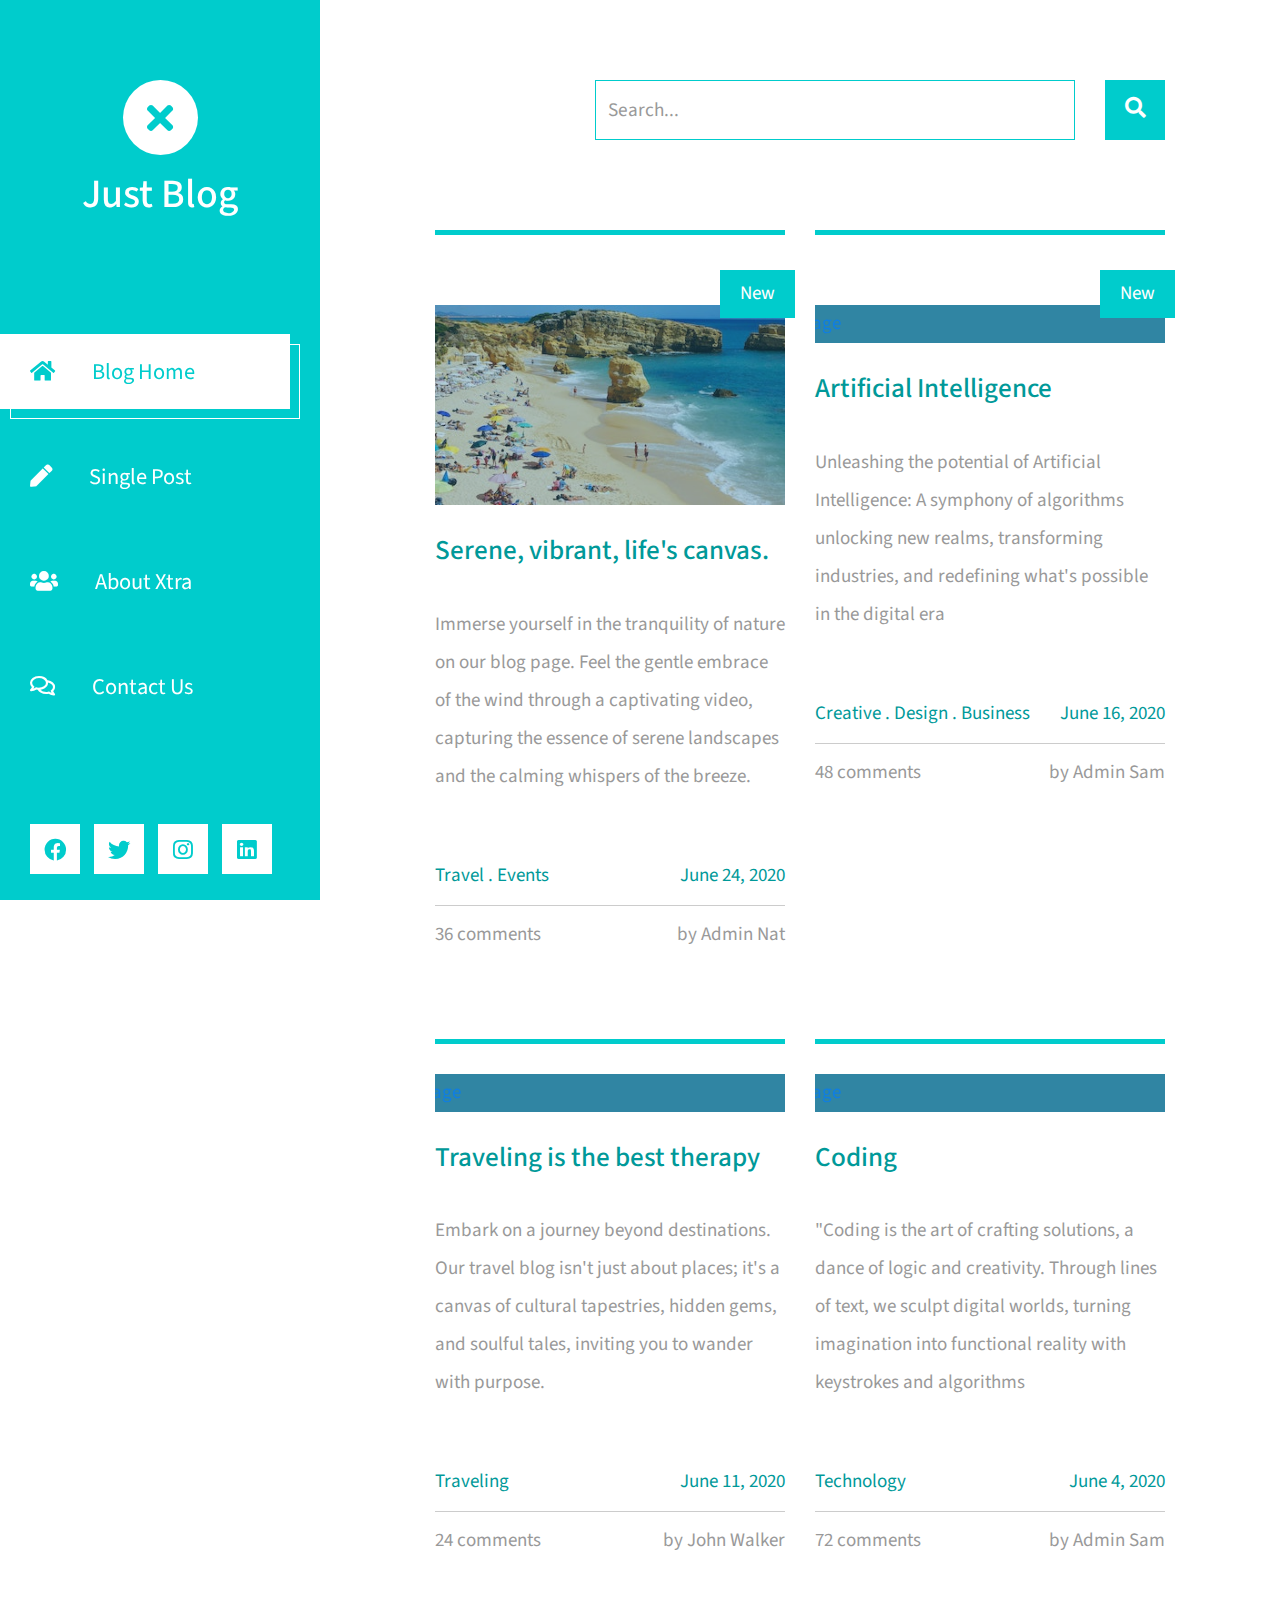
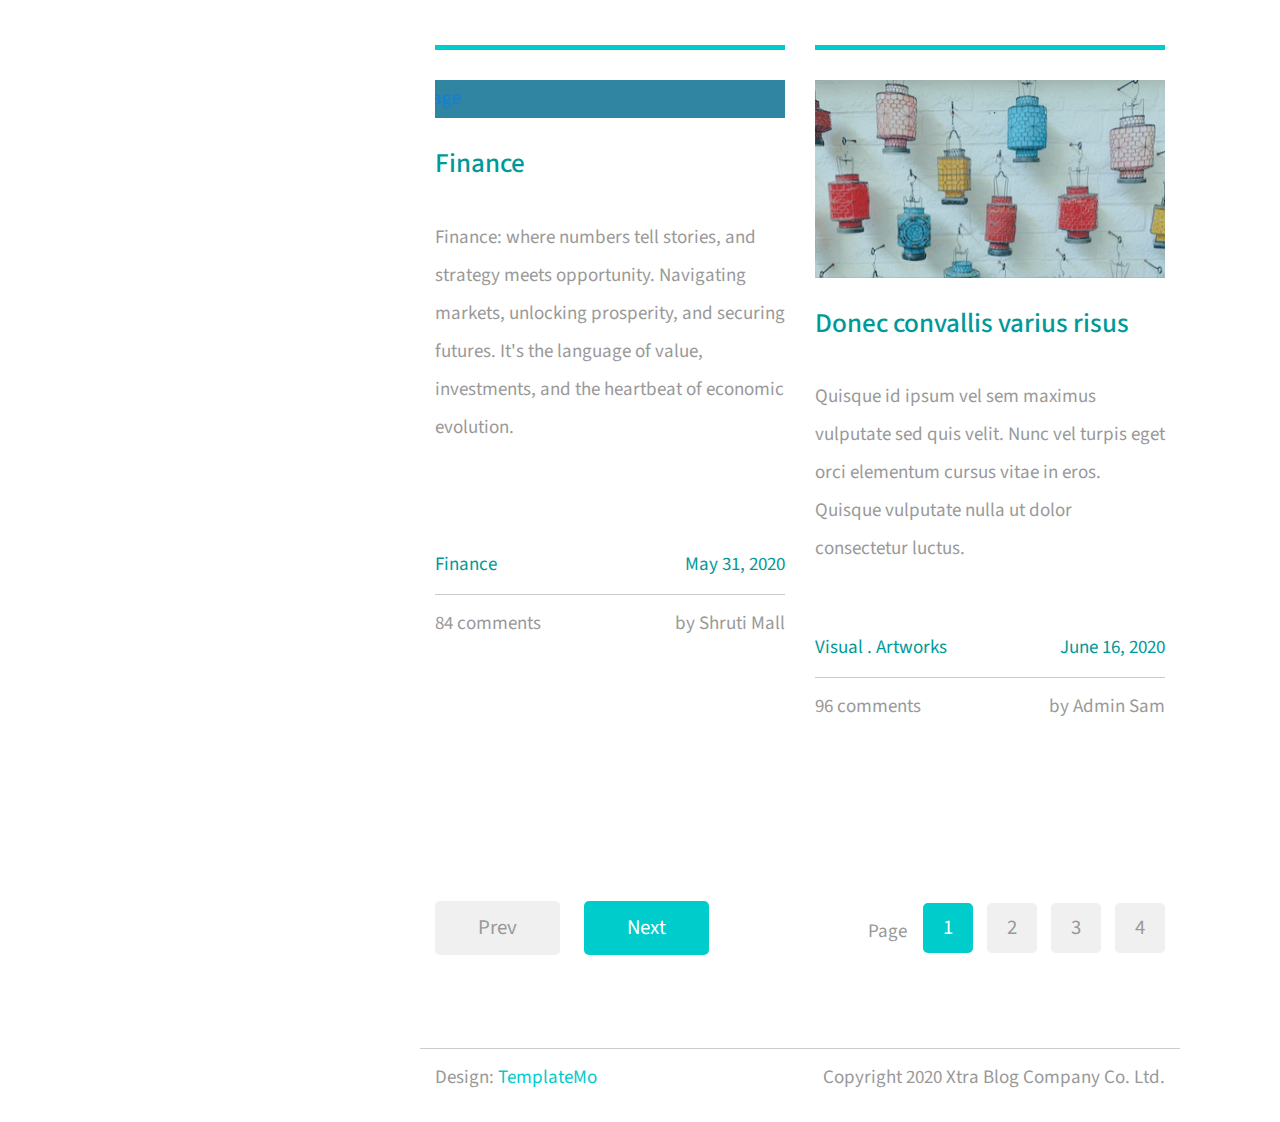
==== index.html @ eccc2fec "New File" ====
<!DOCTYPE html>
<html lang="en">

<head>
    <meta charset="UTF-8">
    <meta name="viewport" content="width=device-width, initial-scale=1.0">
    <title>Just Blog</title>
    <link rel="stylesheet" href="fontawesome/css/all.min.css">
    <!-- https://fontawesome.com/ -->
    <link href="https://fonts.googleapis.com/css2?family=Source+Sans+Pro&display=swap" rel="stylesheet">
    <!-- https://fonts.google.com/ -->
    <link href="css/bootstrap.min.css" rel="stylesheet">
    <link href="css/templatemo-xtra-blog.css" rel="stylesheet">
    <!--
    
TemplateMo 553 Xtra Blog

https://templatemo.com/tm-553-xtra-blog

-->
</head>

<body>
    <header class="tm-header" id="tm-header">
        <div class="tm-header-wrapper">
            <button class="navbar-toggler" type="button" aria-label="Toggle navigation">
                <i class="fas fa-bars"></i>
            </button>
            <div class="tm-site-header">
                <div class="mb-3 mx-auto tm-site-logo"><i class="fas fa-times fa-2x"></i></div>
                <h1 class="text-center">Just Blog</h1>
            </div>
            <nav class="tm-nav" id="tm-nav">
                <ul>
                    <li class="tm-nav-item active">
                        <a href="index.html" class="tm-nav-link">
                            <i class="fas fa-home"></i> Blog Home
                        </a>
                    </li>
                    <li class="tm-nav-item">
                        <a href="post.html" class="tm-nav-link">
                            <i class="fas fa-pen"></i> Single Post
                        </a>
                    </li>
                    <li class="tm-nav-item">
                        <a href="about.html" class="tm-nav-link">
                            <i class="fas fa-users"></i> About Xtra
                        </a>
                    </li>
                    <li class="tm-nav-item">
                        <a href="contact.html" class="tm-nav-link">
                            <i class="far fa-comments"></i> Contact Us
                        </a>
                    </li>
                </ul>
            </nav>
            <div class="tm-mb-65">
                <a rel="nofollow" href="https://fb.com/templatemo" class="tm-social-link">
                    <i class="fab fa-facebook tm-social-icon"></i>
                </a>
                <a href="https://twitter.com" class="tm-social-link">
                    <i class="fab fa-twitter tm-social-icon"></i>
                </a>
                <a href="https://instagram.com" class="tm-social-link">
                    <i class="fab fa-instagram tm-social-icon"></i>
                </a>
                <a href="https://linkedin.com" class="tm-social-link">
                    <i class="fab fa-linkedin tm-social-icon"></i>
                </a>
            </div>
            <p class="tm-mb-80 pr-5 text-white">
                Dive into a world of diverse insights and knowledge on our blogging platform. From technology to lifestyle, our curated content spans various domains, offering a rich tapestry of perspectives for every reader.
            </p>
        </div>
    </header>
    <div class="container-fluid">
        <main class="tm-main">
            <!-- Search form -->
            <div class="row tm-row">
                <div class="col-12">
                    <form method="GET" class="form-inline tm-mb-80 tm-search-form">
                        <input class="form-control tm-search-input" name="query" type="text" placeholder="Search..." aria-label="Search">
                        <button class="tm-search-button" type="submit">
                            <i class="fas fa-search tm-search-icon" aria-hidden="true"></i>
                        </button>
                    </form>
                </div>
            </div>
            <div class="row tm-row">
                <article class="col-12 col-md-6 tm-post">
                    <hr class="tm-hr-primary">
                    <a href="post.html" class="effect-lily tm-post-link tm-pt-60">
                        <div class="tm-post-link-inner">
                            <img src="img/img-01.jpg" alt="Image" class="img-fluid">
                        </div>
                        <span class="position-absolute tm-new-badge">New</span>
                        <h2 class="tm-pt-30 tm-color-primary tm-post-title">Serene, vibrant, life's canvas.</h2>
                    </a>
                    <p class="tm-pt-30">
                        Immerse yourself in the tranquility of nature on our blog page. Feel the gentle embrace of the wind through a captivating video, capturing the essence of serene landscapes and the calming whispers of the breeze.
                    </p>
                    <div class="d-flex justify-content-between tm-pt-45">
                        <span class="tm-color-primary">Travel . Events</span>
                        <span class="tm-color-primary">June 24, 2020</span>
                    </div>
                    <hr>
                    <div class="d-flex justify-content-between">
                        <span>36 comments</span>
                        <span>by Admin Nat</span>
                    </div>
                </article>
                <article class="col-12 col-md-6 tm-post">
                    <hr class="tm-hr-primary">
                    <a href="post.html" class="effect-lily tm-post-link tm-pt-60">
                        <div class=" tm-post-link-inner">
                            <img src="https://thumbs.dreamstime.com/b/artificial-intelligence-ai-research-robot-cyborg-development-future-people-living-digital-data-mining-machine-learning-171270756.jpg" alt="Image" class="img-fluid">
                        </div>
                        <span class="position-absolute tm-new-badge">New</span>
                        <h2 class="tm-pt-30 tm-color-primary tm-post-title">Artificial Intelligence</h2>
                    </a>
                    <p class="tm-pt-30">
                        <a rel="nofollow" href="https://templatemo.com/tm-553-xtra-blog" target="_blank"></a> Unleashing the potential of Artificial Intelligence: A symphony of algorithms unlocking new realms, transforming industries, and redefining what's possible in the digital era
                    </p>
                    <div class="d-flex justify-content-between tm-pt-45">
                        <span class="tm-color-primary">Creative . Design . Business</span>
                        <span class="tm-color-primary">June 16, 2020</span>
                    </div>
                    <hr>
                    <div class="d-flex justify-content-between">
                        <span>48 comments</span>
                        <span>by Admin Sam</span>
                    </div>
                </article>
                <article class="col-12 col-md-6 tm-post">
                    <hr class="tm-hr-primary">
                    <a href="post.html" class="effect-lily tm-post-link tm-pt-20">
                        <div class="tm-post-link-inner">
                            <img src="https://hips.hearstapps.com/hmg-prod/images/gettyimages-629376126-1568210521.png?crop=1xw:0.843328335832084xh;center,top" alt="Image" class="img-fluid">
                        </div>
                        <h2 class="tm-pt-30 tm-color-primary tm-post-title">Traveling is the best therapy</h2>
                    </a>
                    <p class="tm-pt-30">
                        <u></u>Embark on a journey beyond destinations. Our travel blog isn't just about places; it's a canvas of cultural tapestries, hidden gems, and soulful tales, inviting you to wander with purpose.
                        <div class="d-flex justify-content-between tm-pt-45">
                            <span class="tm-color-primary">Traveling</span>
                            <span class="tm-color-primary">June 11, 2020</span>
                        </div>
                        <hr>
                        <div class="d-flex justify-content-between">
                            <span>24 comments</span>
                            <span>by John Walker</span>
                        </div>
                </article>
                <article class="col-12 col-md-6 tm-post">
                    <hr class="tm-hr-primary">
                    <a href="post.html" class="effect-lily tm-post-link tm-pt-20">
                        <div class="tm-post-link-inner">
                            <img src="https://images.unsplash.com/photo-1542831371-29b0f74f9713?q=80&w=1000&auto=format&fit=crop&ixlib=rb-4.0.3&ixid=M3wxMjA3fDB8MHxzZWFyY2h8M3x8Y29kaW5nfGVufDB8fDB8fHww" alt="Image" class="img-fluid">
                        </div>
                        <h2 class="tm-pt-30 tm-color-primary tm-post-title">Coding</h2>
                    </a>
                    <p class="tm-pt-30">
                        <u></u> "Coding is the art of crafting solutions, a dance of logic and creativity. Through lines of text, we sculpt digital worlds, turning imagination into functional reality with keystrokes and algorithms
                    </p>
                    <div class="d-flex justify-content-between tm-pt-45">
                        <span class="tm-color-primary">Technology</span>
                        <span class="tm-color-primary">June 4, 2020</span>
                    </div>
                    <hr>
                    <div class="d-flex justify-content-between">
                        <span>72 comments</span>
                        <span>by Admin Sam</span>
                    </div>
                </article>
                <article class="col-12 col-md-6 tm-post">
                    <hr class="tm-hr-primary">
                    <a href="post.html" class="effect-lily tm-post-link tm-pt-20">
                        <div class="tm-post-link-inner">
                            <img src="https://d2mk45aasx86xg.cloudfront.net/Comprehensive_Study_on_the_Usage_of_AI_in_Finance_470bfb869d.webp" alt="Image" class="img-fluid">
                        </div>
                        <h2 class="tm-pt-30 tm-color-primary tm-post-title">Finance</h2>

                    </a>
                    <p class="tm-pt-30">
                        Finance: where numbers tell stories, and strategy meets opportunity. Navigating markets, unlocking prosperity, and securing futures. It's the language of value, investments, and the heartbeat of economic evolution.
                        <br> <br>
                        <span class="tm-color-primary"></span>
                    </p>
                    <div class="d-flex justify-content-between tm-pt-45">
                        <span class="tm-color-primary">Finance</span>
                        <span class="tm-color-primary">May 31, 2020</span>
                    </div>
                    <hr>
                    <div class="d-flex justify-content-between">
                        <span>84 comments</span>
                        <span>by Shruti Mall</span>
                    </div>
                </article>
                <article class="col-12 col-md-6 tm-post">
                    <hr class="tm-hr-primary">
                    <a href="post.html" class="effect-lily tm-post-link tm-pt-20">
                        <div class="tm-post-link-inner">
                            <img src="img/img-06.jpg" alt="Image" class="img-fluid">
                        </div>
                        <h2 class="tm-pt-30 tm-color-primary tm-post-title">Donec convallis varius risus</h2>
                    </a>
                    <p class="tm-pt-30">
                        Quisque id ipsum vel sem maximus vulputate sed quis velit. Nunc vel turpis eget orci elementum cursus vitae in eros. Quisque vulputate nulla ut dolor consectetur luctus.
                    </p>
                    <div class="d-flex justify-content-between tm-pt-45">
                        <span class="tm-color-primary">Visual . Artworks</span>
                        <span class="tm-color-primary">June 16, 2020</span>
                    </div>
                    <hr>
                    <div class="d-flex justify-content-between">
                        <span>96 comments</span>
                        <span>by Admin Sam</span>
                    </div>
                </article>
            </div>
            <div class="row tm-row tm-mt-100 tm-mb-75">
                <div class="tm-prev-next-wrapper">
                    <a href="#" class="mb-2 tm-btn tm-btn-primary tm-prev-next disabled tm-mr-20">Prev</a>
                    <a href="#" class="mb-2 tm-btn tm-btn-primary tm-prev-next">Next</a>
                </div>
                <div class="tm-paging-wrapper">
                    <span class="d-inline-block mr-3">Page</span>
                    <nav class="tm-paging-nav d-inline-block">
                        <ul>
                            <li class="tm-paging-item active">
                                <a href="#" class="mb-2 tm-btn tm-paging-link">1</a>
                            </li>
                            <li class="tm-paging-item">
                                <a href="#" class="mb-2 tm-btn tm-paging-link">2</a>
                            </li>
                            <li class="tm-paging-item">
                                <a href="#" class="mb-2 tm-btn tm-paging-link">3</a>
                            </li>
                            <li class="tm-paging-item">
                                <a href="#" class="mb-2 tm-btn tm-paging-link">4</a>
                            </li>
                        </ul>
                    </nav>
                </div>
            </div>
            <footer class="row tm-row">
                <hr class="col-12">
                <div class="col-md-6 col-12 tm-color-gray">
                    Design: <a rel="nofollow" target="_parent" href="https://templatemo.com" class="tm-external-link">TemplateMo</a>
                </div>
                <div class="col-md-6 col-12 tm-color-gray tm-copyright">
                    Copyright 2020 Xtra Blog Company Co. Ltd.
                </div>
            </footer>
        </main>
    </div>
    <script src="js/jquery.min.js"></script>
    <script src="js/templatemo-script.js"></script>
</body>

</html>
---- css/templatemo-xtra-blog.css ----
/*

TemplateMo 553 Xtra Blog

https://templatemo.com/tm-553-xtra-blog

*/

html { overflow-x: hidden; }

body {
    margin: 0;
    padding: 0;
    font-family: 'Source Sans Pro', sans-serif;
    font-size: 19px;
    line-height: 2em;
    overflow-x: hidden;
}

p, span { color: #999; }
hr { 
    border-top-color: #CCC; 
    margin-top: 10px;
    margin-bottom: 10px;
}
.form-control::-webkit-input-placeholder { color: #999; }  
.form-control:-ms-input-placeholder { color: #999; }  
.form-control::placeholder { color: #999; }

.tm-header {
    background-color: #0CC;
    color: white;
    
    position: fixed;
    top: 0;
    left: 0;
    bottom: 0;
    z-index: 100;
    width: 400px;
    overflow-y: visible;     
}

.tm-header-wrapper {
    overflow-y: scroll;
    scrollbar-width: none;
    -ms-overflow-style: none;
    padding: 30px;
    width: 100%;
    height: 100%; 
}

.tm-header-wrapper::-webkit-scrollbar {
    width: 0;
    height: 0;
}

.tm-site-header {
    margin-top: 50px;
    margin-bottom: 115px;
}

.tm-site-logo {
    width: 75px;
    height: 75px;
    border-radius: 50%;
    background-color: white;    
    display: flex;
    align-items: center;
    justify-content: center;
}

.tm-site-logo i { color: #0CC; }

.tm-main {
    margin-left: 400px;
    padding: 80px 100px 25px;
}

.tm-post { max-width: 470px; }

.tm-row {
    max-width: 980px;
    justify-content: space-between;
}

.tm-nav { margin-bottom: 100px; }

.tm-nav-item {
    list-style: none;
    margin-bottom: 30px;
}

.tm-nav-link {
    color: white;
    background-color: transparent;
    height: 75px;
    width: 100%;
    max-width: 300px;    
    display: flex;
    align-items: center;
    font-size: 1.4rem;
    padding: 30px;
}

.tm-nav-item:hover .tm-nav-link,
.tm-nav-item.active .tm-nav-link
 {
    color: #0CC;
    background-color: white;
    text-decoration: none;
}

.tm-nav ul { position: relative; }

.tm-nav-item:hover:after,
.tm-nav-item.active:after {
    content: '';
    width: 100%;
    max-width: 300px;    
    height: 75px;
    display: block;
    border: 1px solid white;
    margin-left: 10px;
    margin-top: -65px;
    position: absolute;
    z-index: -1000;
}

.tm-nav-link i { margin-right: 37px; }

ul { 
    margin: 0; 
    padding: 0;
}

.tm-nav { margin-left: -30px; }

.tm-social-link {
    display: inline-block;
    background-color: white;    
    font-size: 1.4rem;
    width: 50px;
    height: 50px;
    text-align: center;
    padding-top: 8px; 
    margin-right: 15px;   
    margin-bottom: 15px;
}

.tm-social-icon { 
    color: #0CC;    
    transition: all 0.3s ease;
}

.tm-social-link:hover .tm-social-icon.fa-facebook { color: #3b5998; }
.tm-social-link:hover .tm-social-icon.fa-twitter { color: #00acee; }
.tm-social-link:hover .tm-social-icon.fa-instagram { color: #3f729b; }
.tm-social-link:hover .tm-social-icon.fa-linkedin { color: #0e76a8; }
.navbar-toggler { display: none; }

.tm-search-form {
    display: flex;
    align-items: center;
    justify-content: flex-end;
}

.form-inline .form-control.tm-search-input {
    display: block;
    height: 60px;
    width: 480px;
    margin-right: 30px;
    border-radius: 0;
    border-color: #0CC;
    font-size: 1.2rem;
}

.tm-search-button {
    width: 60px;
    height: 60px;
    border: none;
    background-color: #0CC;
    transition: all 0.3s ease;
}

.tm-search-button:hover { background-color: #09b6b6; }

.tm-search-icon {
    color: white;
    font-size: 1.3rem;
}

.tm-post-link {
    display: block;
    position: relative;
	cursor: pointer;
}

.tm-post-link-inner {
    overflow: hidden;
    background: #3085a3;
}

.tm-post-link img {
    position: relative;
	display: block;
	min-height: 100%;
	max-width: 100%;
	opacity: 0.8;
}

.effect-lily img {
	max-width: none;
	width: -webkit-calc(100% + 50px);
	width: calc(100% + 50px);
	opacity: 0.7;
	-webkit-transition: opacity 0.35s, -webkit-transform 0.35s;
	transition: opacity 0.35s, transform 0.35s;
	-webkit-transform: translate3d(-40px,0, 0);
	transform: translate3d(-40px,0,0);
}

.effect-lily:hover img { opacity: 1; }

.effect-lily:hover img {
    -webkit-transform: translate3d(0,0,0);
	transform: translate3d(0,0,0);
}

.tm-post { margin-bottom: 75px; }

.tm-new-badge {
    top: 25px;
    right: -10px;
    background-color: #0CC;
    color: white;
    padding: 5px 20px;
}

.tm-post-title {
    font-size: 1.7rem;
    transition: all 0.3s ease;
}

.tm-h3 {
    font-size: 1.3rem;
    color: #999;
}

.tm-post-link:hover .tm-post-title { color: #0CC; }

.tm-btn {
    display: inline-block;
    border-radius: 5px;
    font-size: 1.3rem;
    transition: all 0.3s ease;
}

.tm-btn-primary {    
    background-color: #0CC;
    color: white;  
    padding: 8px 43px;
    border: none;
}

.tm-btn-small { padding: 8px 33px; }

.tm-btn-primary:hover {
    background-color: #09b6b6;
    color: white;
}

.tm-paging-nav ul li {
    list-style: none;
    display: inline-block;
    margin-right: 10px;
}

.tm-paging-nav ul li:last-child { margin-right: 0; }

.tm-paging-link {
    background-color: #F0F0F0;
    color: #999;
    width: 50px;
    height: 50px;
    display: flex;
    align-items: center;
    justify-content: center;    
}

.tm-paging-item .tm-paging-link:hover,
.tm-paging-item.active .tm-paging-link {
    background-color: #0CC;
    color: white;
}

.tm-btn.disabled {
    background-color: #F0F0F0;
    color: #999;
    cursor: not-allowed;
}

.tm-external-link { color: #0CC; }
.tm-external-link:hover { color: #09b6b6; }

.tm-paging-wrapper {
    display: flex;
    justify-content: flex-end;
    align-items: center;
}

.tm-prev-next-wrapper,
.tm-paging-wrapper {
    flex: 0 0 50%;
    max-width: 50%;
    padding-left: 15px;
    padding-right: 15px;
}

.tm-copyright { text-align: right; }

/* Single Post page */
hr.tm-hr-primary { border-top: 5px solid #0CC; }

video {
    width: 100%;
    height: auto;
}

.tm-comment {
    display: flex;
    align-items: flex-start;
}

.tm-comment-figure {
    margin-top: 10px;
    margin-right: 30px;
}

.tm-comment-reply { padding-left: 37px; }

.form-control {
    height: 45px;
    border-color: #0CC;
    border-radius: 0;
}

.tm-comment-form { max-width: 360px; }
.tm-category-list { list-style-type: none; }
figure { margin: 0; }
figcaption { line-height: 1.4; }

.tm-post-full { max-width: 600px; }

.tm-post-sidebar {
    max-width: 280px;
    margin-left: auto;
    margin-right: 0;
}

.tm-pt-20 { padding-top: 20px; }
.tm-pt-30 { padding-top: 30px; }
.tm-pt-45 { padding-top: 45px; }
.tm-pt-60 { padding-top: 60px; }
.tm-mb-40 { margin-bottom: 40px; }
.tm-mb-45 { margin-bottom: 45px; }
.tm-mb-55 { margin-bottom: 55px; }
.tm-mb-60 { margin-bottom: 60px; }
.tm-mb-65 { margin-bottom: 65px; }
.tm-mb-75 { margin-bottom: 75px; }
.tm-mb-80 { margin-bottom: 80px; }
.tm-mb-120 { margin-bottom: 120px; }
.tm-mt-40 { margin-top: 40px; }
.tm-mt-100 { margin-top: 100px; }
.tm-mr-20 { margin-right: 20px; }
.tm-color-primary, span.tm-color-primary { color: #099; }
a.tm-color-gray, .tm-color-gray { color: #999; }
a.tm-color-gray:hover { color: #099; }
.tm-bg-gray { background-color: #F3F4F5; }
button:focus { outline: none; }
a:hover { 
    text-decoration: none; 
    color: #048c8c;
}

a:hover figcaption { color: #056767; }
.img-thumbnail { max-width: none; }
.tm-about-pad { padding: 40px 35px; }
.tm-person { max-width: 430px; }
.tm-line-height-short { line-height: 1.8; }

.gmap_canvas {
    overflow:hidden;
    background:none!important;
    height:477px;
    width:100%;
}

.tm-social-links li { 
    list-style: none; 
    display: inline-block;
}

.tm-social-links li a {
    display: block;
    color: white;
    background-color: #0CC;
    width: 45px;
    height: 45px;    
    margin-right: 15px;    
}

.tm-social-links li a i { transition: all 0.3s ease; }
.tm-social-links li a:hover i.fa-facebook { color: #3b5998; }
.tm-social-links li a:hover i.fa-twitter { color: #00acee; }
.tm-social-links li a:hover i.fa-youtube { color: #c4302b; }
.tm-social-links li a:hover i.fa-instagram { color: #3f729b; }

.tm-contact-right { padding-left: 55px; }
.tm-contact-form { max-width: 488px; }

.tm-contact-form input,
.tm-contact-form textarea {
    max-width: 360px;
}

.tm-contact-form label { font-size: 1.4rem; }
.tm-contact-form .form-group { display: flex; }

@media (max-width: 1540px) {
    .tm-header { width: 320px; }

    .tm-main {
        margin-left: 320px;
        width: calc(100% - 320px);
    }
}

@media (max-width: 1300px) {
    .tm-about-col {
        flex: 0 0 100%;
        max-width: 100%;
        margin-bottom: 30px;
    }
}

@media (max-width: 1288px) {
    .tm-social-link { margin-right: 10px; }
}

@media (max-width: 1199px) {
    .tm-post-sidebar { max-width: 440px; }
    .form-inline .form-control.tm-search-input { width: 420px; }
}

@media (max-width: 1086px) {
    .form-inline .form-control.tm-search-input {
        width: 80%;
        margin-right: 15px;
    }
}

/* Hide sidebar */
@media (max-width: 991px) {
    .tm-header {
        width: 320px;
        left: -320px;        
        transition: all 0.3s ease;
    }

    .tm-header.show { left: 0; }
    .tm-header-wrapper { padding: 15px; }

    .navbar-toggler {
        display: block;
        position: fixed;
        left: 0;
        top: 0;
        background-color: rgba(56, 204, 204, 0.75);
        color: white;
        padding: 10px 15px;
        transition: all 0.3s ease;
        border-radius: 0;
        top: 5px;
    }

    .tm-header.show .navbar-toggler { left: 320px; }

    .tm-main {
        margin-left: 0;
        padding: 50px 40px;
        width: 100%;
    }

    .tm-post-sidebar {
        margin-left: 0;
        margin-right: auto;
    }

    .tm-person-col { width: 50%; }
    .tm-person { flex-direction: row; }

    .tm-contact-left {
        flex: 0 0 58.333333%;
        max-width: 58.333333%;
    }

    .tm-contact-right {
        flex: 0 0 41.666667%;
        max-width: 41.666667%;
    }

    .tm-post-full { max-width: none; }
}

@media (max-width: 767px) {
    .form-inline .form-control.tm-search-input {
        width: 70%;
        max-width: 375px;
        margin-right: 15px;
    }

    .tm-search-form { justify-content: flex-start; }
    .tm-main { padding: 60px 10px; }

    .tm-prev-next-wrapper,
    .tm-paging-wrapper {
        flex: 0 0 100%;
        max-width: 100%;
    }

    .tm-paging-wrapper { 
        margin-top: 50px; 
        justify-content: flex-start;
    }

    .tm-copyright { text-align: left; }
}

@media (max-width: 1199px) and (min-width: 992px) {
    .tm-person-col,
    .tm-contact-left,
    .tm-contact-right {
        flex: 0 0 100%;
        max-width: 100%;
    }

    .tm-contact-right { padding-left: 15px; }

    .tm-post-col,
    .tm-aside-col {
        flex: 0 0 100%;
        max-width: 100%;
    }

    .tm-post-sidebar {
        margin-left: 0;
        margin-right: auto;
    }
}

@media (max-width: 709px) {
    .tm-person-col { width: 100%; }
}

@media (max-width: 991px) and (min-width: 826px) {
    .tm-about-col {
        flex: 0 0 33.3333%;
        max-width: 33.3333%;
    }

    .tm-person { flex-direction: row; }
}

@media (max-width: 630px) {
    .tm-contact-left,
    .tm-contact-right {
        flex: 0 0 100%;
        max-width: 100%;
    }

    .tm-contact-right { padding-left: 15px; }
}

@media (max-width: 575px) {
    .tm-contact-form input, 
    .tm-contact-form textarea {
        max-width: 100%;
    }
}

@media (max-width: 480px) {
    .tm-person-col { width: 100%; }
    .tm-person { flex-direction: row; }
}

@media (max-width: 380px) {
    .tm-person img { max-width: 120px; }
}
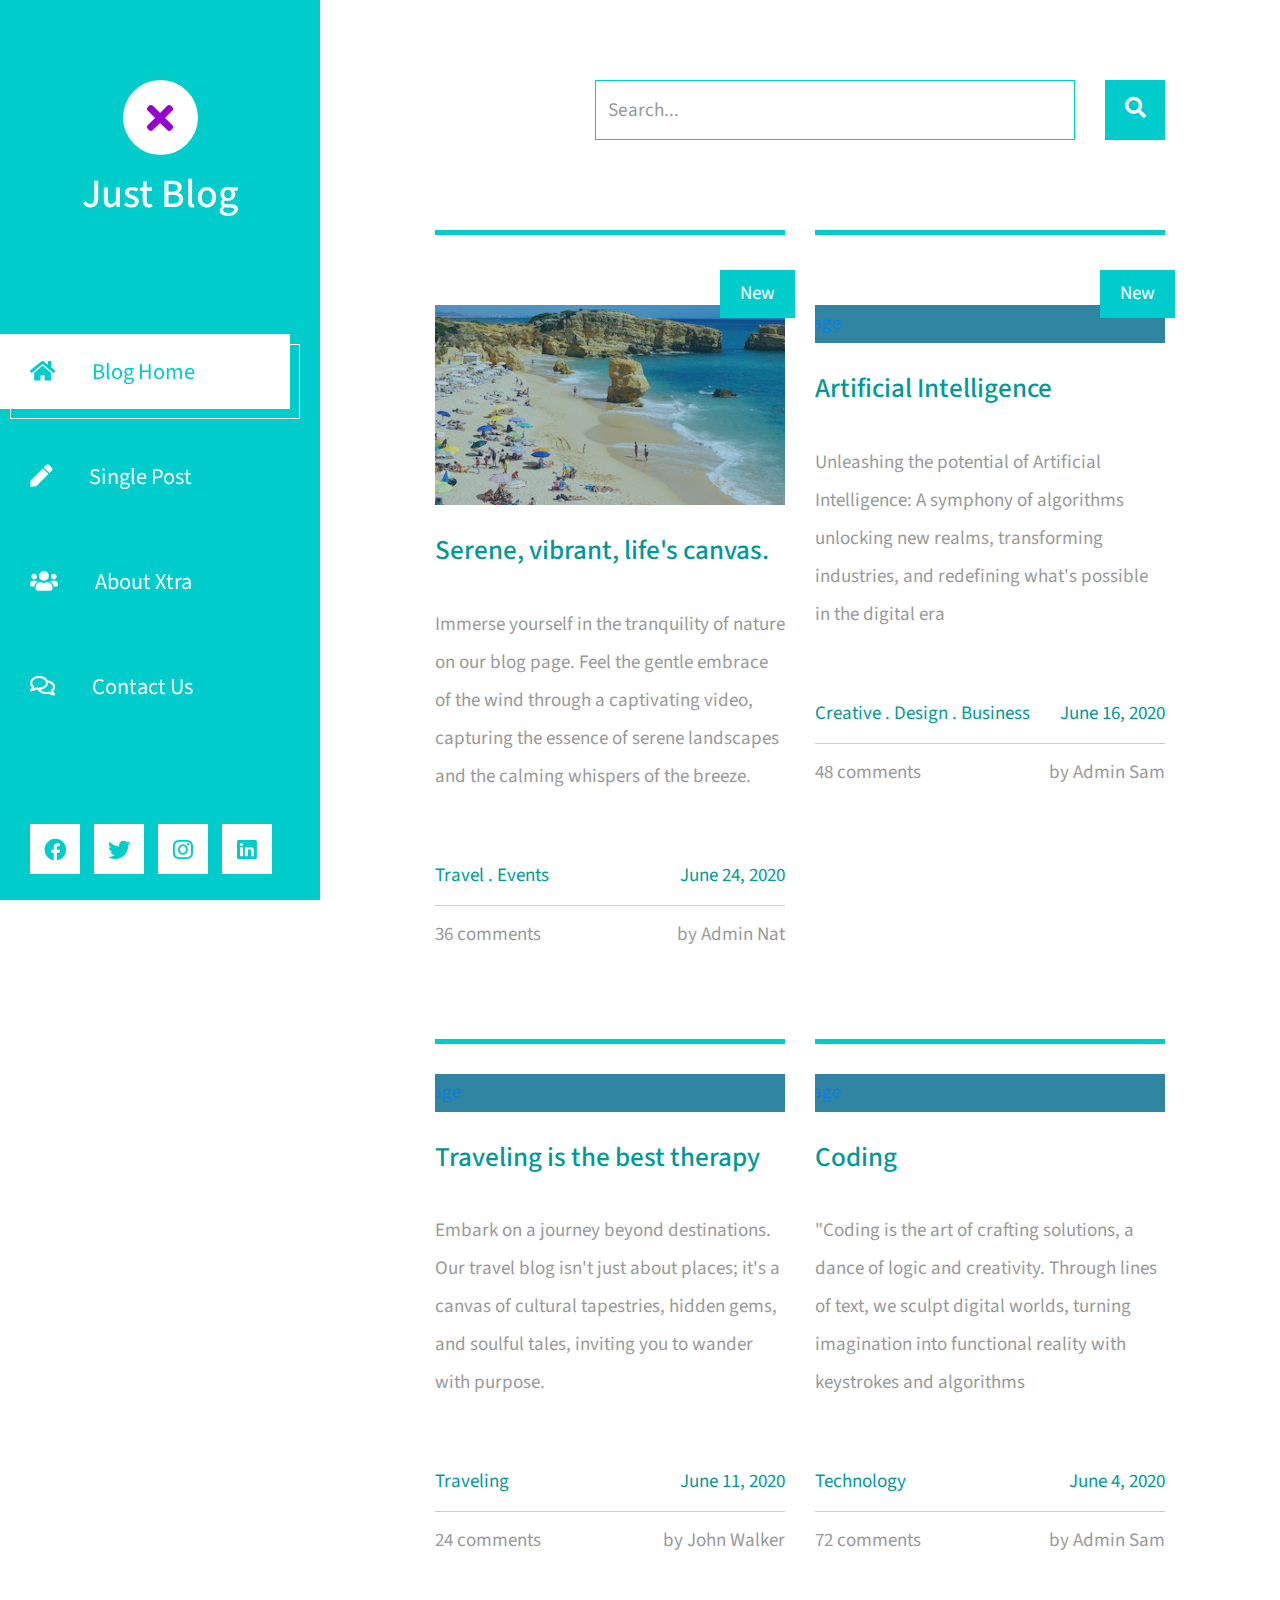
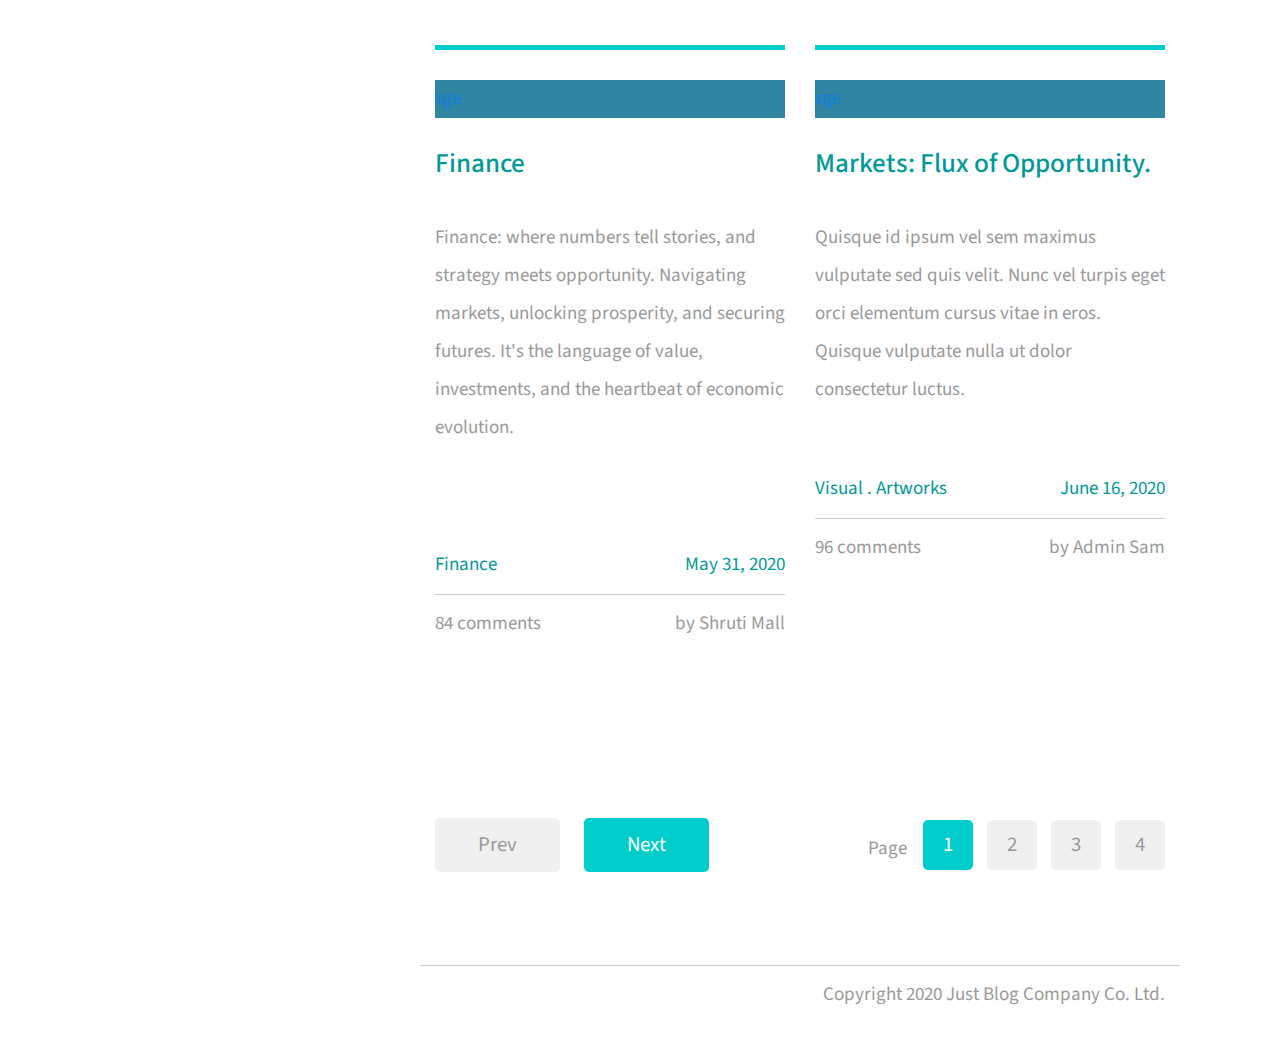
==== commit 749236e0: "New File" ====
--- a/index.html
+++ b/index.html
@@ -200,9 +200,9 @@
                     <hr class="tm-hr-primary">
                     <a href="post.html" class="effect-lily tm-post-link tm-pt-20">
                         <div class="tm-post-link-inner">
-                            <img src="img/img-06.jpg" alt="Image" class="img-fluid">
-                        </div>
-                        <h2 class="tm-pt-30 tm-color-primary tm-post-title">Donec convallis varius risus</h2>
+                            <img src="https://static4.depositphotos.com/1008939/320/i/450/depositphotos_3208371-stock-photo-exchange.jpg" alt="Image" class="img-fluid">
+                        </div>
+                        <h2 class="tm-pt-30 tm-color-primary tm-post-title">Markets: Flux of Opportunity.</h2>
                     </a>
                     <p class="tm-pt-30">
                         Quisque id ipsum vel sem maximus vulputate sed quis velit. Nunc vel turpis eget orci elementum cursus vitae in eros. Quisque vulputate nulla ut dolor consectetur luctus.
@@ -246,10 +246,10 @@
             <footer class="row tm-row">
                 <hr class="col-12">
                 <div class="col-md-6 col-12 tm-color-gray">
-                    Design: <a rel="nofollow" target="_parent" href="https://templatemo.com" class="tm-external-link">TemplateMo</a>
+                    <!-- Design: <a rel="nofollow" target="_parent" href="https://templatemo.com" class="tm-external-link">TemplateMo</a> -->
                 </div>
                 <div class="col-md-6 col-12 tm-color-gray tm-copyright">
-                    Copyright 2020 Xtra Blog Company Co. Ltd.
+                    Copyright 2020 Just Blog Company Co. Ltd.
                 </div>
             </footer>
         </main>
--- a/css/templatemo-xtra-blog.css
+++ b/css/templatemo-xtra-blog.css
@@ -6,7 +6,9 @@
 
 */
 
-html { overflow-x: hidden; }
+html {
+    overflow-x: hidden;
+}
 
 body {
     margin: 0;
@@ -17,27 +19,39 @@
     overflow-x: hidden;
 }
 
-p, span { color: #999; }
-hr { 
-    border-top-color: #CCC; 
+p,
+span {
+    color: #999;
+}
+
+hr {
+    border-top-color: #CCC;
     margin-top: 10px;
     margin-bottom: 10px;
 }
-.form-control::-webkit-input-placeholder { color: #999; }  
-.form-control:-ms-input-placeholder { color: #999; }  
-.form-control::placeholder { color: #999; }
+
+.form-control::-webkit-input-placeholder {
+    color: #999;
+}
+
+.form-control:-ms-input-placeholder {
+    color: #999;
+}
+
+.form-control::placeholder {
+    color: #999;
+}
 
 .tm-header {
     background-color: #0CC;
     color: white;
-    
     position: fixed;
     top: 0;
     left: 0;
     bottom: 0;
     z-index: 100;
     width: 400px;
-    overflow-y: visible;     
+    overflow-y: visible;
 }
 
 .tm-header-wrapper {
@@ -46,7 +60,7 @@
     -ms-overflow-style: none;
     padding: 30px;
     width: 100%;
-    height: 100%; 
+    height: 100%;
 }
 
 .tm-header-wrapper::-webkit-scrollbar {
@@ -63,27 +77,33 @@
     width: 75px;
     height: 75px;
     border-radius: 50%;
-    background-color: white;    
+    background-color: white;
     display: flex;
     align-items: center;
     justify-content: center;
 }
 
-.tm-site-logo i { color: #0CC; }
+.tm-site-logo i {
+    color: rgb(150, 0, 204);
+}
 
 .tm-main {
     margin-left: 400px;
     padding: 80px 100px 25px;
 }
 
-.tm-post { max-width: 470px; }
+.tm-post {
+    max-width: 470px;
+}
 
 .tm-row {
     max-width: 980px;
     justify-content: space-between;
 }
 
-.tm-nav { margin-bottom: 100px; }
+.tm-nav {
+    margin-bottom: 100px;
+}
 
 .tm-nav-item {
     list-style: none;
@@ -95,7 +115,7 @@
     background-color: transparent;
     height: 75px;
     width: 100%;
-    max-width: 300px;    
+    max-width: 300px;
     display: flex;
     align-items: center;
     font-size: 1.4rem;
@@ -103,20 +123,21 @@
 }
 
 .tm-nav-item:hover .tm-nav-link,
-.tm-nav-item.active .tm-nav-link
- {
+.tm-nav-item.active .tm-nav-link {
     color: #0CC;
     background-color: white;
     text-decoration: none;
 }
 
-.tm-nav ul { position: relative; }
+.tm-nav ul {
+    position: relative;
+}
 
 .tm-nav-item:hover:after,
 .tm-nav-item.active:after {
     content: '';
     width: 100%;
-    max-width: 300px;    
+    max-width: 300px;
     height: 75px;
     display: block;
     border: 1px solid white;
@@ -126,37 +147,55 @@
     z-index: -1000;
 }
 
-.tm-nav-link i { margin-right: 37px; }
-
-ul { 
-    margin: 0; 
+.tm-nav-link i {
+    margin-right: 37px;
+}
+
+ul {
+    margin: 0;
     padding: 0;
 }
 
-.tm-nav { margin-left: -30px; }
+.tm-nav {
+    margin-left: -30px;
+}
 
 .tm-social-link {
     display: inline-block;
-    background-color: white;    
+    background-color: white;
     font-size: 1.4rem;
     width: 50px;
     height: 50px;
     text-align: center;
-    padding-top: 8px; 
-    margin-right: 15px;   
+    padding-top: 8px;
+    margin-right: 15px;
     margin-bottom: 15px;
 }
 
-.tm-social-icon { 
-    color: #0CC;    
+.tm-social-icon {
+    color: #0CC;
     transition: all 0.3s ease;
 }
 
-.tm-social-link:hover .tm-social-icon.fa-facebook { color: #3b5998; }
-.tm-social-link:hover .tm-social-icon.fa-twitter { color: #00acee; }
-.tm-social-link:hover .tm-social-icon.fa-instagram { color: #3f729b; }
-.tm-social-link:hover .tm-social-icon.fa-linkedin { color: #0e76a8; }
-.navbar-toggler { display: none; }
+.tm-social-link:hover .tm-social-icon.fa-facebook {
+    color: #3b5998;
+}
+
+.tm-social-link:hover .tm-social-icon.fa-twitter {
+    color: #00acee;
+}
+
+.tm-social-link:hover .tm-social-icon.fa-instagram {
+    color: #3f729b;
+}
+
+.tm-social-link:hover .tm-social-icon.fa-linkedin {
+    color: #0e76a8;
+}
+
+.navbar-toggler {
+    display: none;
+}
 
 .tm-search-form {
     display: flex;
@@ -182,7 +221,9 @@
     transition: all 0.3s ease;
 }
 
-.tm-search-button:hover { background-color: #09b6b6; }
+.tm-search-button:hover {
+    background-color: #09b6b6;
+}
 
 .tm-search-icon {
     color: white;
@@ -192,7 +233,7 @@
 .tm-post-link {
     display: block;
     position: relative;
-	cursor: pointer;
+    cursor: pointer;
 }
 
 .tm-post-link-inner {
@@ -202,31 +243,35 @@
 
 .tm-post-link img {
     position: relative;
-	display: block;
-	min-height: 100%;
-	max-width: 100%;
-	opacity: 0.8;
+    display: block;
+    min-height: 100%;
+    max-width: 100%;
+    opacity: 0.8;
 }
 
 .effect-lily img {
-	max-width: none;
-	width: -webkit-calc(100% + 50px);
-	width: calc(100% + 50px);
-	opacity: 0.7;
-	-webkit-transition: opacity 0.35s, -webkit-transform 0.35s;
-	transition: opacity 0.35s, transform 0.35s;
-	-webkit-transform: translate3d(-40px,0, 0);
-	transform: translate3d(-40px,0,0);
-}
-
-.effect-lily:hover img { opacity: 1; }
+    max-width: none;
+    width: -webkit-calc(100% + 50px);
+    width: calc(100% + 50px);
+    opacity: 0.7;
+    -webkit-transition: opacity 0.35s, -webkit-transform 0.35s;
+    transition: opacity 0.35s, transform 0.35s;
+    -webkit-transform: translate3d(-40px, 0, 0);
+    transform: translate3d(-40px, 0, 0);
+}
 
 .effect-lily:hover img {
-    -webkit-transform: translate3d(0,0,0);
-	transform: translate3d(0,0,0);
-}
-
-.tm-post { margin-bottom: 75px; }
+    opacity: 1;
+}
+
+.effect-lily:hover img {
+    -webkit-transform: translate3d(0, 0, 0);
+    transform: translate3d(0, 0, 0);
+}
+
+.tm-post {
+    margin-bottom: 75px;
+}
 
 .tm-new-badge {
     top: 25px;
@@ -246,7 +291,9 @@
     color: #999;
 }
 
-.tm-post-link:hover .tm-post-title { color: #0CC; }
+.tm-post-link:hover .tm-post-title {
+    color: #0CC;
+}
 
 .tm-btn {
     display: inline-block;
@@ -255,14 +302,16 @@
     transition: all 0.3s ease;
 }
 
-.tm-btn-primary {    
+.tm-btn-primary {
     background-color: #0CC;
-    color: white;  
+    color: white;
     padding: 8px 43px;
     border: none;
 }
 
-.tm-btn-small { padding: 8px 33px; }
+.tm-btn-small {
+    padding: 8px 33px;
+}
 
 .tm-btn-primary:hover {
     background-color: #09b6b6;
@@ -275,7 +324,9 @@
     margin-right: 10px;
 }
 
-.tm-paging-nav ul li:last-child { margin-right: 0; }
+.tm-paging-nav ul li:last-child {
+    margin-right: 0;
+}
 
 .tm-paging-link {
     background-color: #F0F0F0;
@@ -284,7 +335,7 @@
     height: 50px;
     display: flex;
     align-items: center;
-    justify-content: center;    
+    justify-content: center;
 }
 
 .tm-paging-item .tm-paging-link:hover,
@@ -299,8 +350,13 @@
     cursor: not-allowed;
 }
 
-.tm-external-link { color: #0CC; }
-.tm-external-link:hover { color: #09b6b6; }
+.tm-external-link {
+    color: #0CC;
+}
+
+.tm-external-link:hover {
+    color: #09b6b6;
+}
 
 .tm-paging-wrapper {
     display: flex;
@@ -316,10 +372,16 @@
     padding-right: 15px;
 }
 
-.tm-copyright { text-align: right; }
+.tm-copyright {
+    text-align: right;
+}
+
 
 /* Single Post page */
-hr.tm-hr-primary { border-top: 5px solid #0CC; }
+
+hr.tm-hr-primary {
+    border-top: 5px solid #0CC;
+}
 
 video {
     width: 100%;
@@ -336,7 +398,9 @@
     margin-right: 30px;
 }
 
-.tm-comment-reply { padding-left: 37px; }
+.tm-comment-reply {
+    padding-left: 37px;
+}
 
 .form-control {
     height: 45px;
@@ -344,12 +408,25 @@
     border-radius: 0;
 }
 
-.tm-comment-form { max-width: 360px; }
-.tm-category-list { list-style-type: none; }
-figure { margin: 0; }
-figcaption { line-height: 1.4; }
-
-.tm-post-full { max-width: 600px; }
+.tm-comment-form {
+    max-width: 360px;
+}
+
+.tm-category-list {
+    list-style-type: none;
+}
+
+figure {
+    margin: 0;
+}
+
+figcaption {
+    line-height: 1.4;
+}
+
+.tm-post-full {
+    max-width: 600px;
+}
 
 .tm-post-sidebar {
     max-width: 280px;
@@ -357,46 +434,122 @@
     margin-right: 0;
 }
 
-.tm-pt-20 { padding-top: 20px; }
-.tm-pt-30 { padding-top: 30px; }
-.tm-pt-45 { padding-top: 45px; }
-.tm-pt-60 { padding-top: 60px; }
-.tm-mb-40 { margin-bottom: 40px; }
-.tm-mb-45 { margin-bottom: 45px; }
-.tm-mb-55 { margin-bottom: 55px; }
-.tm-mb-60 { margin-bottom: 60px; }
-.tm-mb-65 { margin-bottom: 65px; }
-.tm-mb-75 { margin-bottom: 75px; }
-.tm-mb-80 { margin-bottom: 80px; }
-.tm-mb-120 { margin-bottom: 120px; }
-.tm-mt-40 { margin-top: 40px; }
-.tm-mt-100 { margin-top: 100px; }
-.tm-mr-20 { margin-right: 20px; }
-.tm-color-primary, span.tm-color-primary { color: #099; }
-a.tm-color-gray, .tm-color-gray { color: #999; }
-a.tm-color-gray:hover { color: #099; }
-.tm-bg-gray { background-color: #F3F4F5; }
-button:focus { outline: none; }
-a:hover { 
-    text-decoration: none; 
+.tm-pt-20 {
+    padding-top: 20px;
+}
+
+.tm-pt-30 {
+    padding-top: 30px;
+}
+
+.tm-pt-45 {
+    padding-top: 45px;
+}
+
+.tm-pt-60 {
+    padding-top: 60px;
+}
+
+.tm-mb-40 {
+    margin-bottom: 40px;
+}
+
+.tm-mb-45 {
+    margin-bottom: 45px;
+}
+
+.tm-mb-55 {
+    margin-bottom: 55px;
+}
+
+.tm-mb-60 {
+    margin-bottom: 60px;
+}
+
+.tm-mb-65 {
+    margin-bottom: 65px;
+}
+
+.tm-mb-75 {
+    margin-bottom: 75px;
+}
+
+.tm-mb-80 {
+    margin-bottom: 80px;
+}
+
+.tm-mb-120 {
+    margin-bottom: 120px;
+}
+
+.tm-mt-40 {
+    margin-top: 40px;
+}
+
+.tm-mt-100 {
+    margin-top: 100px;
+}
+
+.tm-mr-20 {
+    margin-right: 20px;
+}
+
+.tm-color-primary,
+span.tm-color-primary {
+    color: #099;
+}
+
+a.tm-color-gray,
+.tm-color-gray {
+    color: #999;
+}
+
+a.tm-color-gray:hover {
+    color: #099;
+}
+
+.tm-bg-gray {
+    background-color: #F3F4F5;
+}
+
+button:focus {
+    outline: none;
+}
+
+a:hover {
+    text-decoration: none;
     color: #048c8c;
 }
 
-a:hover figcaption { color: #056767; }
-.img-thumbnail { max-width: none; }
-.tm-about-pad { padding: 40px 35px; }
-.tm-person { max-width: 430px; }
-.tm-line-height-short { line-height: 1.8; }
+a:hover figcaption {
+    color: #056767;
+}
+
+.img-thumbnail {
+    max-width: none;
+}
+
+.tm-about-pad {
+    padding: 40px 35px;
+}
+
+.tm-person {
+    max-width: 430px;
+}
+
+.tm-line-height-short {
+    line-height: 1.8;
+}
 
 .gmap_canvas {
-    overflow:hidden;
-    background:none!important;
-    height:477px;
-    width:100%;
-}
-
-.tm-social-links li { 
-    list-style: none; 
+    overflow: hidden;
+    background: none!important;
+    height: 477px;
+    width: 100%;
+}
+
+.tm-social-links li {
+    list-style: none;
     display: inline-block;
 }
 
@@ -405,30 +558,55 @@
     color: white;
     background-color: #0CC;
     width: 45px;
-    height: 45px;    
-    margin-right: 15px;    
-}
-
-.tm-social-links li a i { transition: all 0.3s ease; }
-.tm-social-links li a:hover i.fa-facebook { color: #3b5998; }
-.tm-social-links li a:hover i.fa-twitter { color: #00acee; }
-.tm-social-links li a:hover i.fa-youtube { color: #c4302b; }
-.tm-social-links li a:hover i.fa-instagram { color: #3f729b; }
-
-.tm-contact-right { padding-left: 55px; }
-.tm-contact-form { max-width: 488px; }
+    height: 45px;
+    margin-right: 15px;
+}
+
+.tm-social-links li a i {
+    transition: all 0.3s ease;
+}
+
+.tm-social-links li a:hover i.fa-facebook {
+    color: #3b5998;
+}
+
+.tm-social-links li a:hover i.fa-twitter {
+    color: #00acee;
+}
+
+.tm-social-links li a:hover i.fa-youtube {
+    color: #c4302b;
+}
+
+.tm-social-links li a:hover i.fa-instagram {
+    color: #3f729b;
+}
+
+.tm-contact-right {
+    padding-left: 55px;
+}
+
+.tm-contact-form {
+    max-width: 488px;
+}
 
 .tm-contact-form input,
 .tm-contact-form textarea {
     max-width: 360px;
 }
 
-.tm-contact-form label { font-size: 1.4rem; }
-.tm-contact-form .form-group { display: flex; }
+.tm-contact-form label {
+    font-size: 1.4rem;
+}
+
+.tm-contact-form .form-group {
+    display: flex;
+}
 
 @media (max-width: 1540px) {
-    .tm-header { width: 320px; }
-
+    .tm-header {
+        width: 320px;
+    }
     .tm-main {
         margin-left: 320px;
         width: calc(100% - 320px);
@@ -444,12 +622,18 @@
 }
 
 @media (max-width: 1288px) {
-    .tm-social-link { margin-right: 10px; }
+    .tm-social-link {
+        margin-right: 10px;
+    }
 }
 
 @media (max-width: 1199px) {
-    .tm-post-sidebar { max-width: 440px; }
-    .form-inline .form-control.tm-search-input { width: 420px; }
+    .tm-post-sidebar {
+        max-width: 440px;
+    }
+    .form-inline .form-control.tm-search-input {
+        width: 420px;
+    }
 }
 
 @media (max-width: 1086px) {
@@ -459,17 +643,21 @@
     }
 }
 
+
 /* Hide sidebar */
+
 @media (max-width: 991px) {
     .tm-header {
         width: 320px;
-        left: -320px;        
+        left: -320px;
         transition: all 0.3s ease;
     }
-
-    .tm-header.show { left: 0; }
-    .tm-header-wrapper { padding: 15px; }
-
+    .tm-header.show {
+        left: 0;
+    }
+    .tm-header-wrapper {
+        padding: 15px;
+    }
     .navbar-toggler {
         display: block;
         position: fixed;
@@ -482,34 +670,35 @@
         border-radius: 0;
         top: 5px;
     }
-
-    .tm-header.show .navbar-toggler { left: 320px; }
-
+    .tm-header.show .navbar-toggler {
+        left: 320px;
+    }
     .tm-main {
         margin-left: 0;
         padding: 50px 40px;
         width: 100%;
     }
-
     .tm-post-sidebar {
         margin-left: 0;
         margin-right: auto;
     }
-
-    .tm-person-col { width: 50%; }
-    .tm-person { flex-direction: row; }
-
+    .tm-person-col {
+        width: 50%;
+    }
+    .tm-person {
+        flex-direction: row;
+    }
     .tm-contact-left {
         flex: 0 0 58.333333%;
         max-width: 58.333333%;
     }
-
     .tm-contact-right {
         flex: 0 0 41.666667%;
         max-width: 41.666667%;
     }
-
-    .tm-post-full { max-width: none; }
+    .tm-post-full {
+        max-width: none;
+    }
 }
 
 @media (max-width: 767px) {
@@ -518,22 +707,24 @@
         max-width: 375px;
         margin-right: 15px;
     }
-
-    .tm-search-form { justify-content: flex-start; }
-    .tm-main { padding: 60px 10px; }
-
+    .tm-search-form {
+        justify-content: flex-start;
+    }
+    .tm-main {
+        padding: 60px 10px;
+    }
     .tm-prev-next-wrapper,
     .tm-paging-wrapper {
         flex: 0 0 100%;
         max-width: 100%;
     }
-
-    .tm-paging-wrapper { 
-        margin-top: 50px; 
+    .tm-paging-wrapper {
+        margin-top: 50px;
         justify-content: flex-start;
     }
-
-    .tm-copyright { text-align: left; }
+    .tm-copyright {
+        text-align: left;
+    }
 }
 
 @media (max-width: 1199px) and (min-width: 992px) {
@@ -543,15 +734,14 @@
         flex: 0 0 100%;
         max-width: 100%;
     }
-
-    .tm-contact-right { padding-left: 15px; }
-
+    .tm-contact-right {
+        padding-left: 15px;
+    }
     .tm-post-col,
     .tm-aside-col {
         flex: 0 0 100%;
         max-width: 100%;
     }
-
     .tm-post-sidebar {
         margin-left: 0;
         margin-right: auto;
@@ -559,7 +749,9 @@
 }
 
 @media (max-width: 709px) {
-    .tm-person-col { width: 100%; }
+    .tm-person-col {
+        width: 100%;
+    }
 }
 
 @media (max-width: 991px) and (min-width: 826px) {
@@ -567,8 +759,9 @@
         flex: 0 0 33.3333%;
         max-width: 33.3333%;
     }
-
-    .tm-person { flex-direction: row; }
+    .tm-person {
+        flex-direction: row;
+    }
 }
 
 @media (max-width: 630px) {
@@ -577,22 +770,29 @@
         flex: 0 0 100%;
         max-width: 100%;
     }
-
-    .tm-contact-right { padding-left: 15px; }
+    .tm-contact-right {
+        padding-left: 15px;
+    }
 }
 
 @media (max-width: 575px) {
-    .tm-contact-form input, 
+    .tm-contact-form input,
     .tm-contact-form textarea {
         max-width: 100%;
     }
 }
 
 @media (max-width: 480px) {
-    .tm-person-col { width: 100%; }
-    .tm-person { flex-direction: row; }
+    .tm-person-col {
+        width: 100%;
+    }
+    .tm-person {
+        flex-direction: row;
+    }
 }
 
 @media (max-width: 380px) {
-    .tm-person img { max-width: 120px; }
+    .tm-person img {
+        max-width: 120px;
+    }
 }